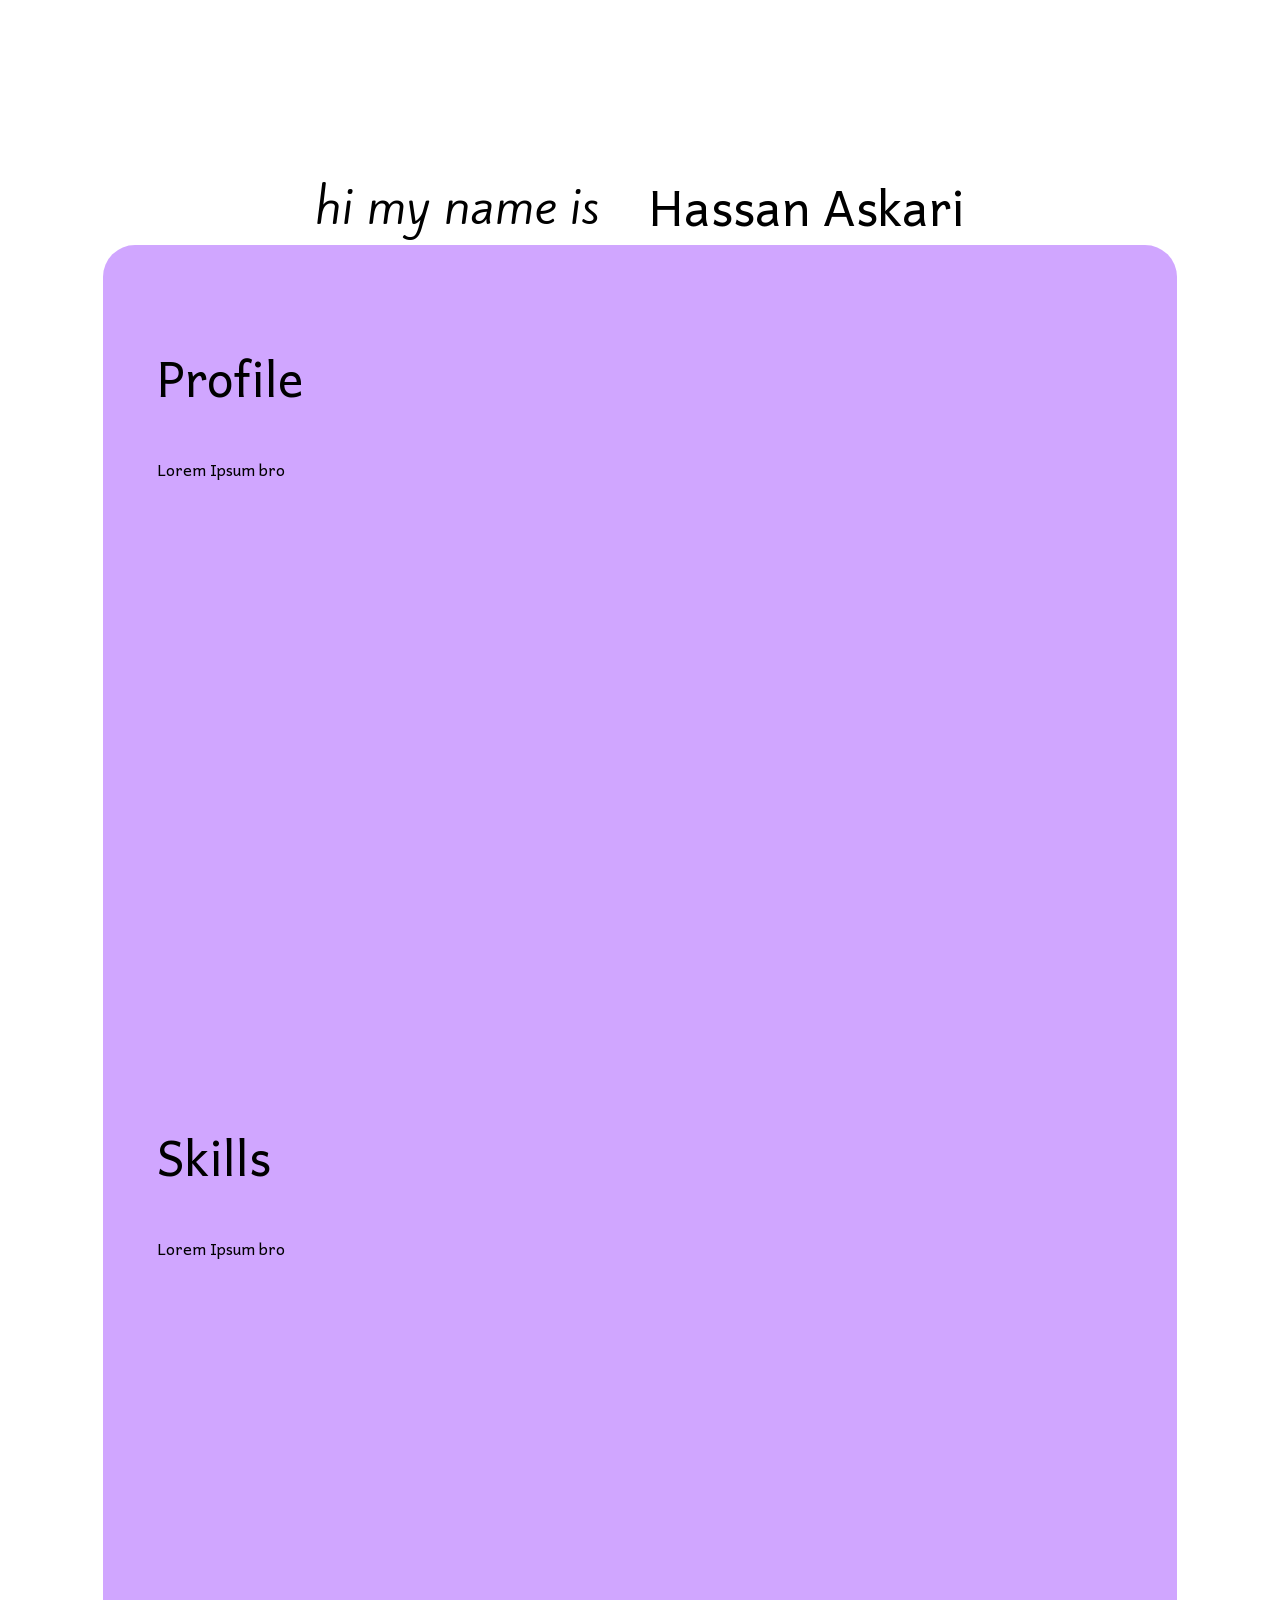
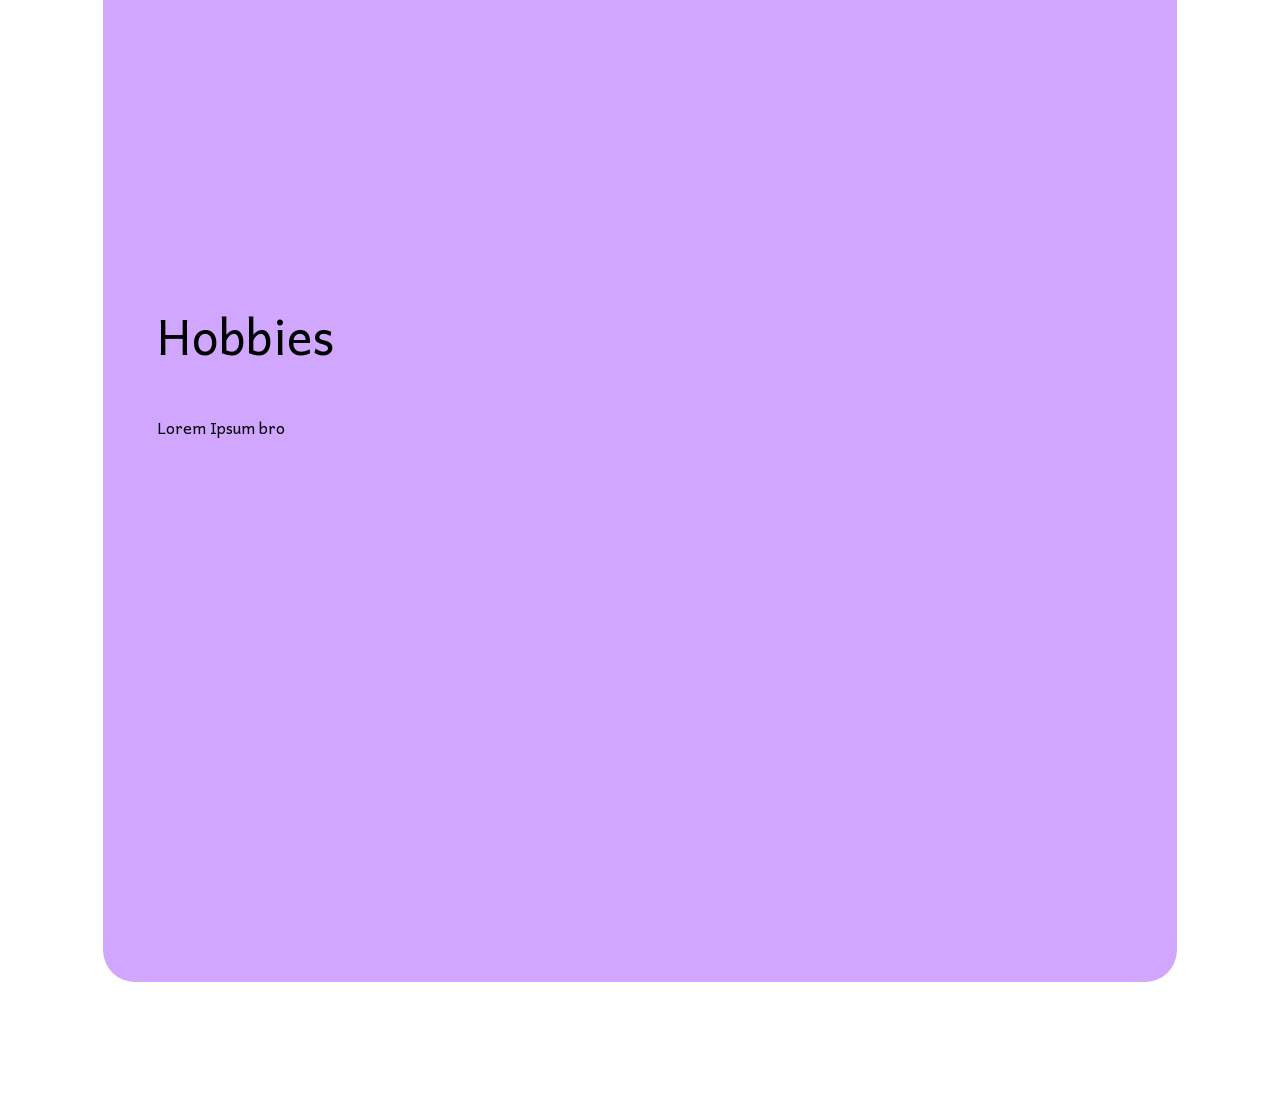
==== portfolio/portfolio.html @ 97a38f0e "added portfolio files" ====
<!DOCTYPE html>
<html>
    <head>
        <meta charset="UTF-8" />
        <meta name="viewport" content="width=device-width, initial-scale=1.0" />
        <link rel="preconnect" href="https://fonts.googleapis.com">
        <link rel="preconnect" href="https://fonts.gstatic.com" crossorigin>
        <link href="https://fonts.googleapis.com/css2?family=Kanchenjunga:wght@400;500;600;700&family=Kite+One&display=swap" rel="stylesheet">
        <title>My Portfolio</title>
        <link rel="stylesheet" href="style.css">
    </head>
    <body>
        <header></header>
        <div class="name-con">
            <h1 class="intro">hi my name is</h1>
            <h1 class="name">Hassan Askari</h1>
        </div>
        <div class="secondary-back">
            <section>
                <h1>Profile</h1>
                <p>Lorem Ipsum bro</p>
            </section>
            <section>
                <h1>Skills</h1>
                <p>Lorem Ipsum bro</p>
            </section>
            <section>
                <h1>Hobbies</h1>
                <p>Lorem Ipsum bro</p>
            </section>
        </div>
    </body>
    <footer></footer>
</html>
---- portfolio/style.css ----
body {
    height: 300vh;
    display: flex;
    flex-direction: column;
    align-items: center;
    justify-content: center;
}

header {
    padding-top: 10%;
}


.secondary-back {
    background-color: #D0A6FF;
    width: 85%;
    height: 100%;
    border-radius: 32px;
    min-height: 200px;
    display: flex;
    flex-direction: column;
}

.name-con {
    width: 85%;
    display: flex;
    gap: 50px;
    justify-content: center;
    align-items: center;
    font-size: 2.5rem;
}

.intro {
    margin-bottom: 0;
    font-family: "Kite One", sans-serif;
    font-weight: 400;
    font-style: normal;
}

.name {
    margin-bottom: 0;
    font-family: "Kanchenjunga", sans-serif;
    font-weight: 400;
    font-style: normal;
}

section {
    width: auto;
    height: 75vh;
    padding: 5%;
    max-height: 100%;
}

footer {
    padding-top: 10%;
}

h1 {
    font-family: "Kanchenjunga", sans-serif;
    font-weight: 400;
    font-style: normal;
    font-size: 3rem;
}

p {
    font-family: "Kanchenjunga", sans-serif;
    font-weight: 400;
    font-style: normal;
}
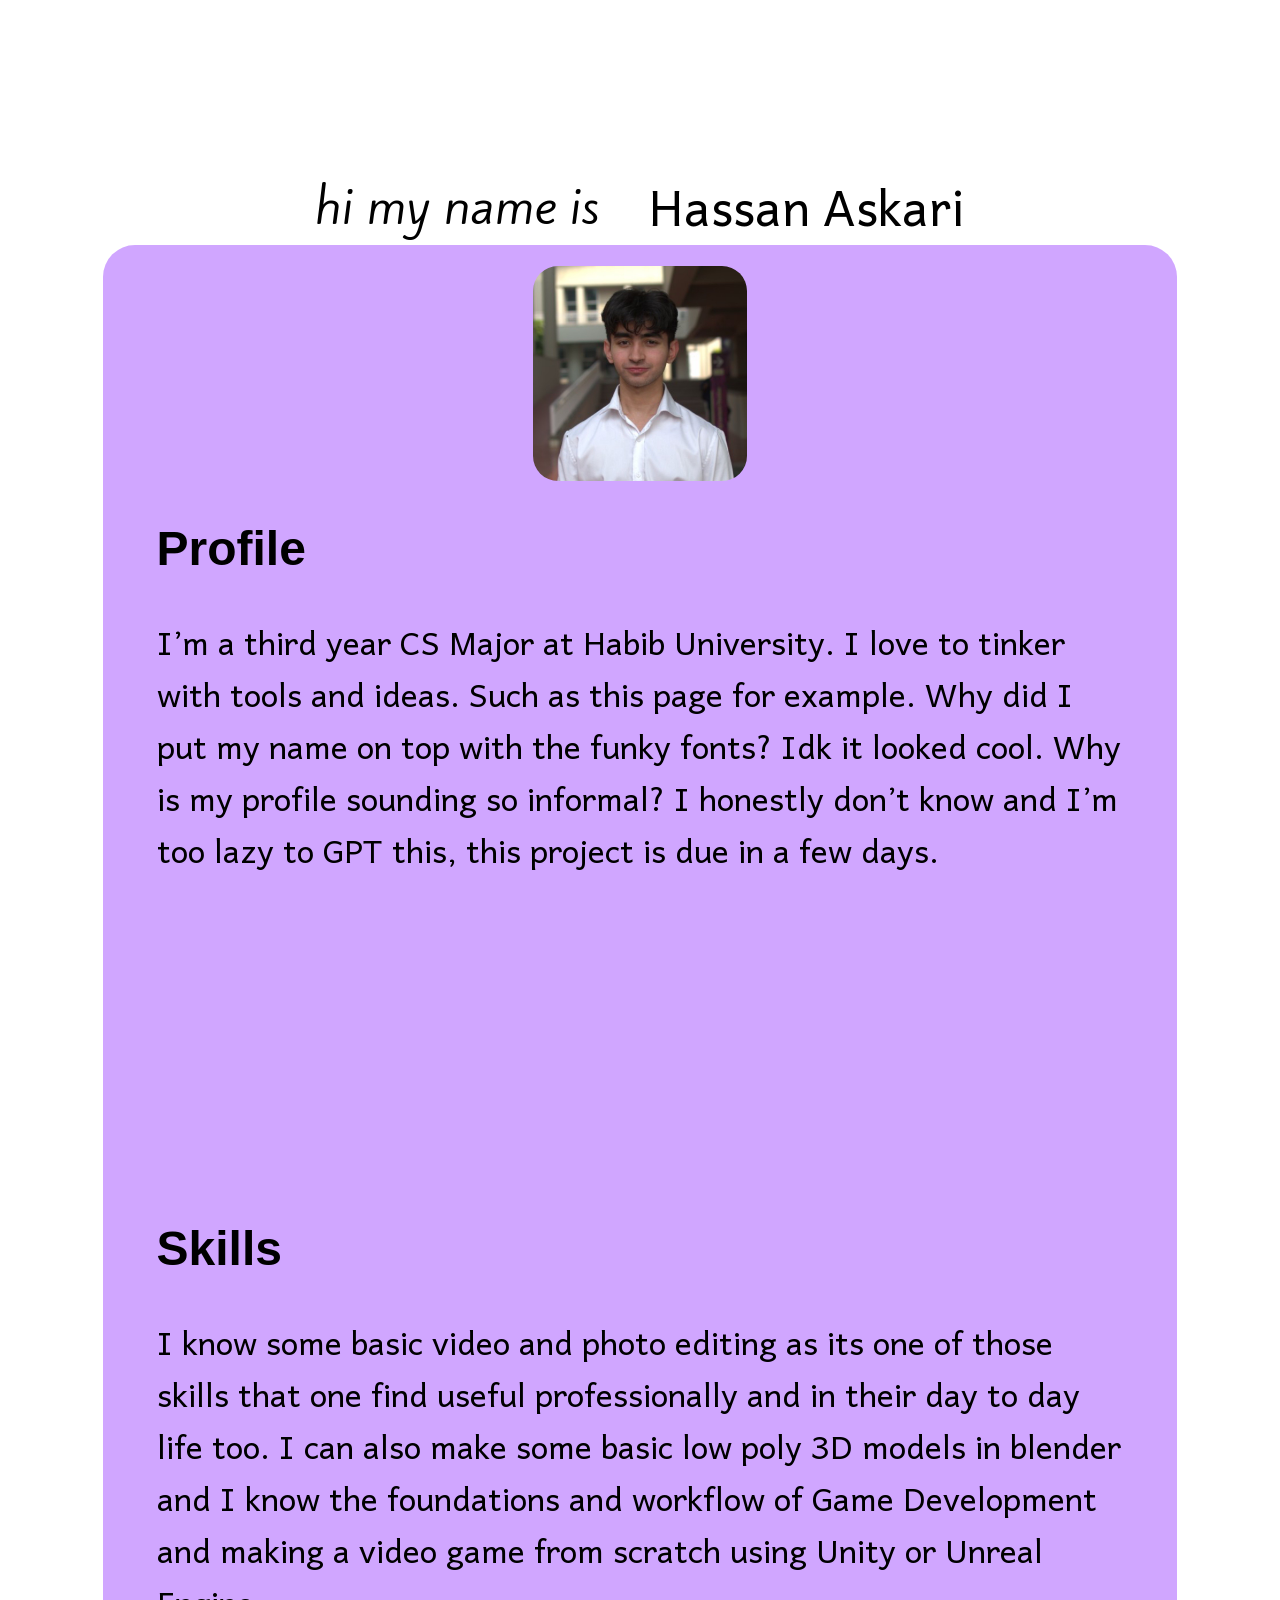
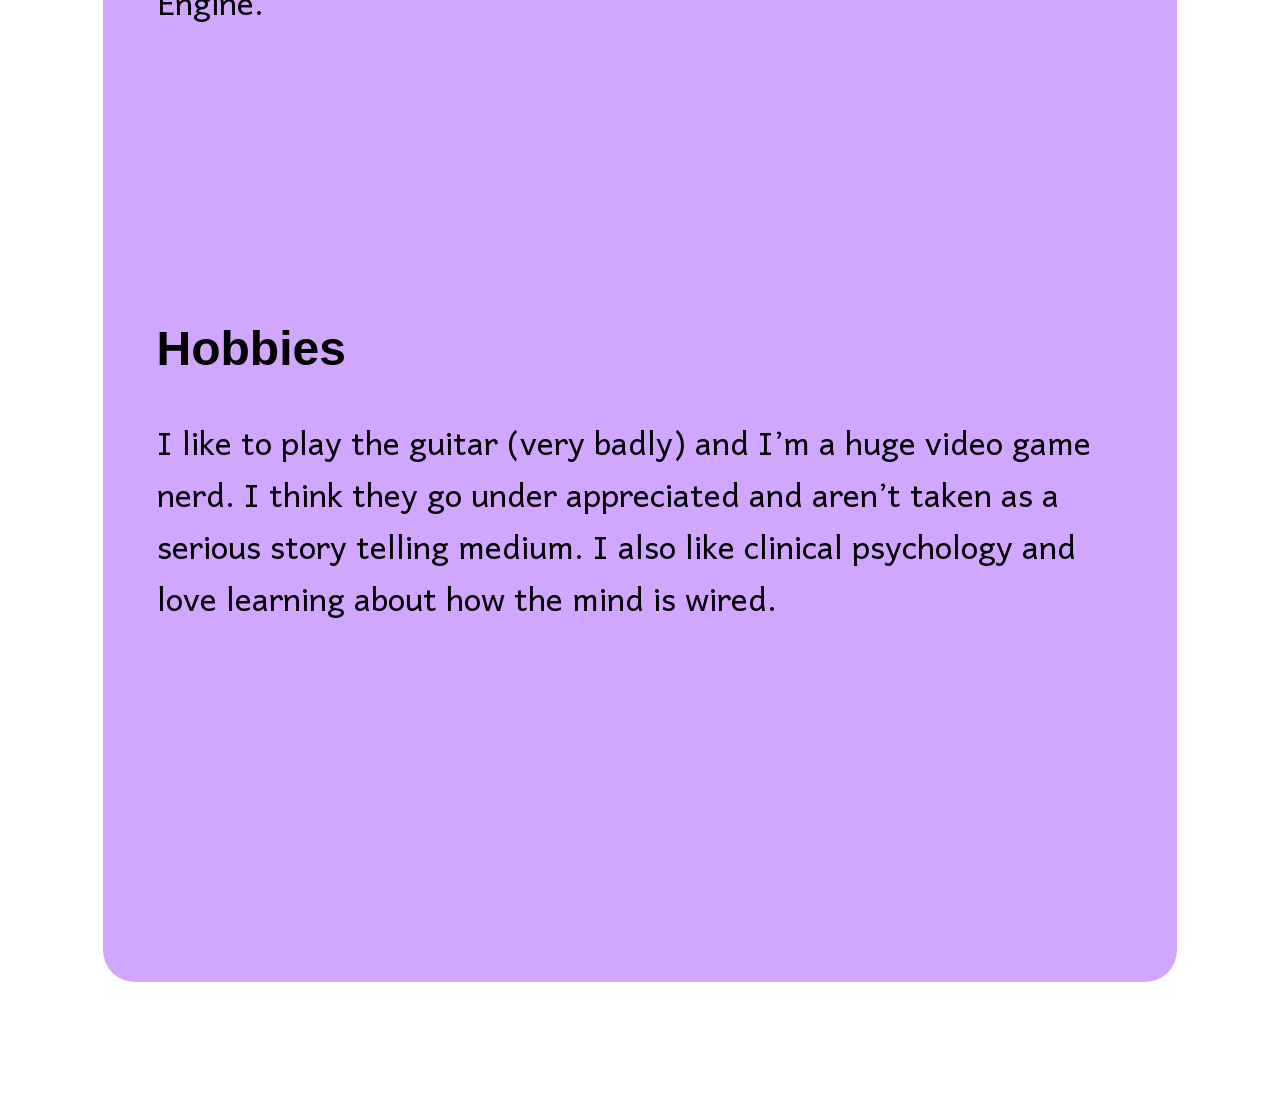
==== commit 66849973: "updated port files" ====
--- a/portfolio/portfolio.html
+++ b/portfolio/portfolio.html
@@ -16,17 +16,18 @@
             <h1 class="name">Hassan Askari</h1>
         </div>
         <div class="secondary-back">
+            <div class="img-con"><img src="picProp.jpg" alt="Hassan Askari" /></div>
             <section>
                 <h1>Profile</h1>
-                <p>Lorem Ipsum bro</p>
+                <p>I’m a third year CS Major at Habib University. I love to tinker with tools and ideas. Such as this page for example. Why did I put my name on top with the funky fonts? Idk it looked cool. Why is my profile sounding so informal? I honestly don’t know and I’m too lazy to GPT this, this project is due in a few days.</p>
             </section>
             <section>
                 <h1>Skills</h1>
-                <p>Lorem Ipsum bro</p>
+                <p>I know some basic video and photo editing as its one of those skills that one find useful professionally and in their day to day life too. I can also make some basic low poly 3D models in blender and I know the foundations and workflow of Game Development and making a video game from scratch using Unity or Unreal Engine.</p>
             </section>
             <section>
                 <h1>Hobbies</h1>
-                <p>Lorem Ipsum bro</p>
+                <p>I like to play the guitar (very badly) and I’m a huge video game nerd. I think they go under appreciated and aren’t taken as a serious story telling medium. I also like clinical psychology and love learning about how the mind is wired.</p>
             </section>
         </div>
     </body>
--- a/portfolio/style.css
+++ b/portfolio/style.css
@@ -49,6 +49,7 @@
     height: 75vh;
     padding: 5%;
     max-height: 100%;
+    padding-top: 0;
 }
 
 footer {
@@ -57,7 +58,7 @@
 
 h1 {
     font-family: "Kanchenjunga", sans-serif;
-    font-weight: 400;
+    font-weight: 600;
     font-style: normal;
     font-size: 3rem;
 }
@@ -66,4 +67,16 @@
     font-family: "Kanchenjunga", sans-serif;
     font-weight: 400;
     font-style: normal;
+    font-size: 2rem;
+}
+
+img {
+    width: 20%;
+    border-radius: 25px;
+}
+
+.img-con {
+    display: flex;
+    justify-content: center;
+    padding-top: 2%;
 }
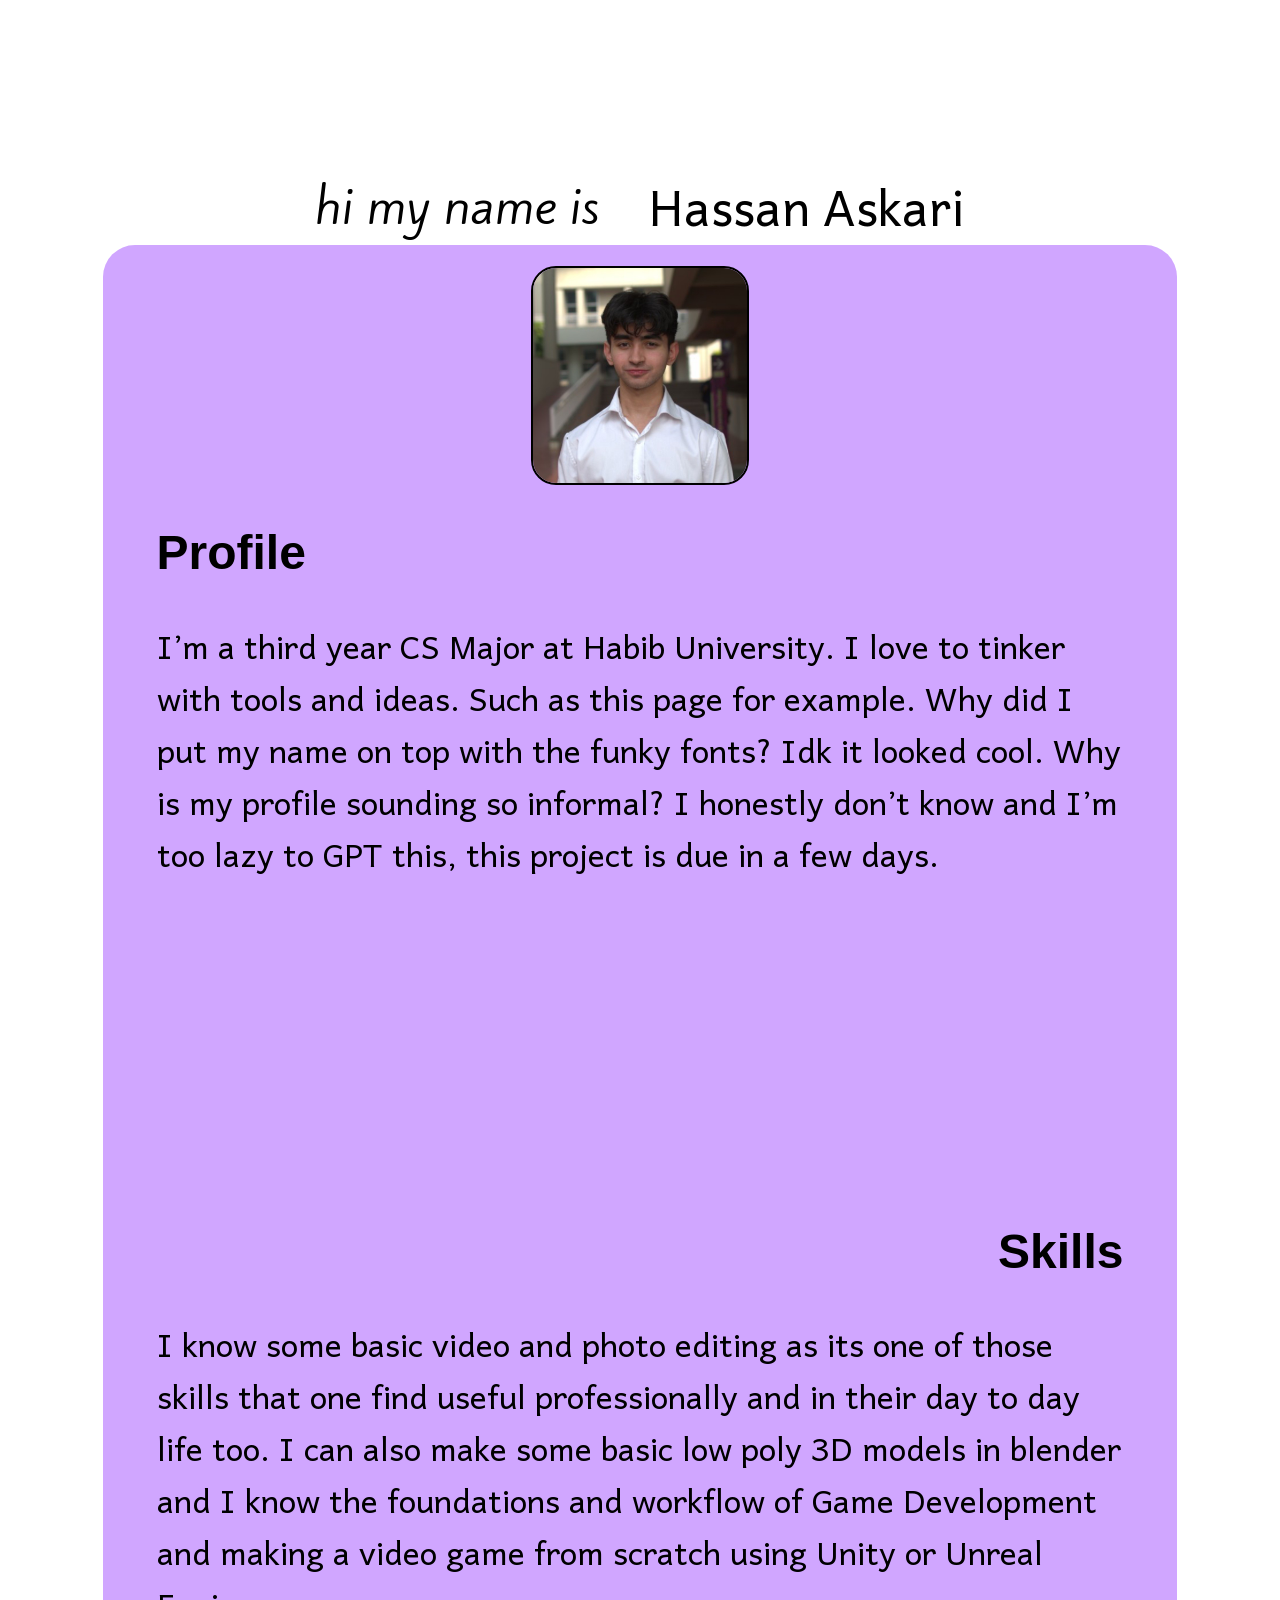
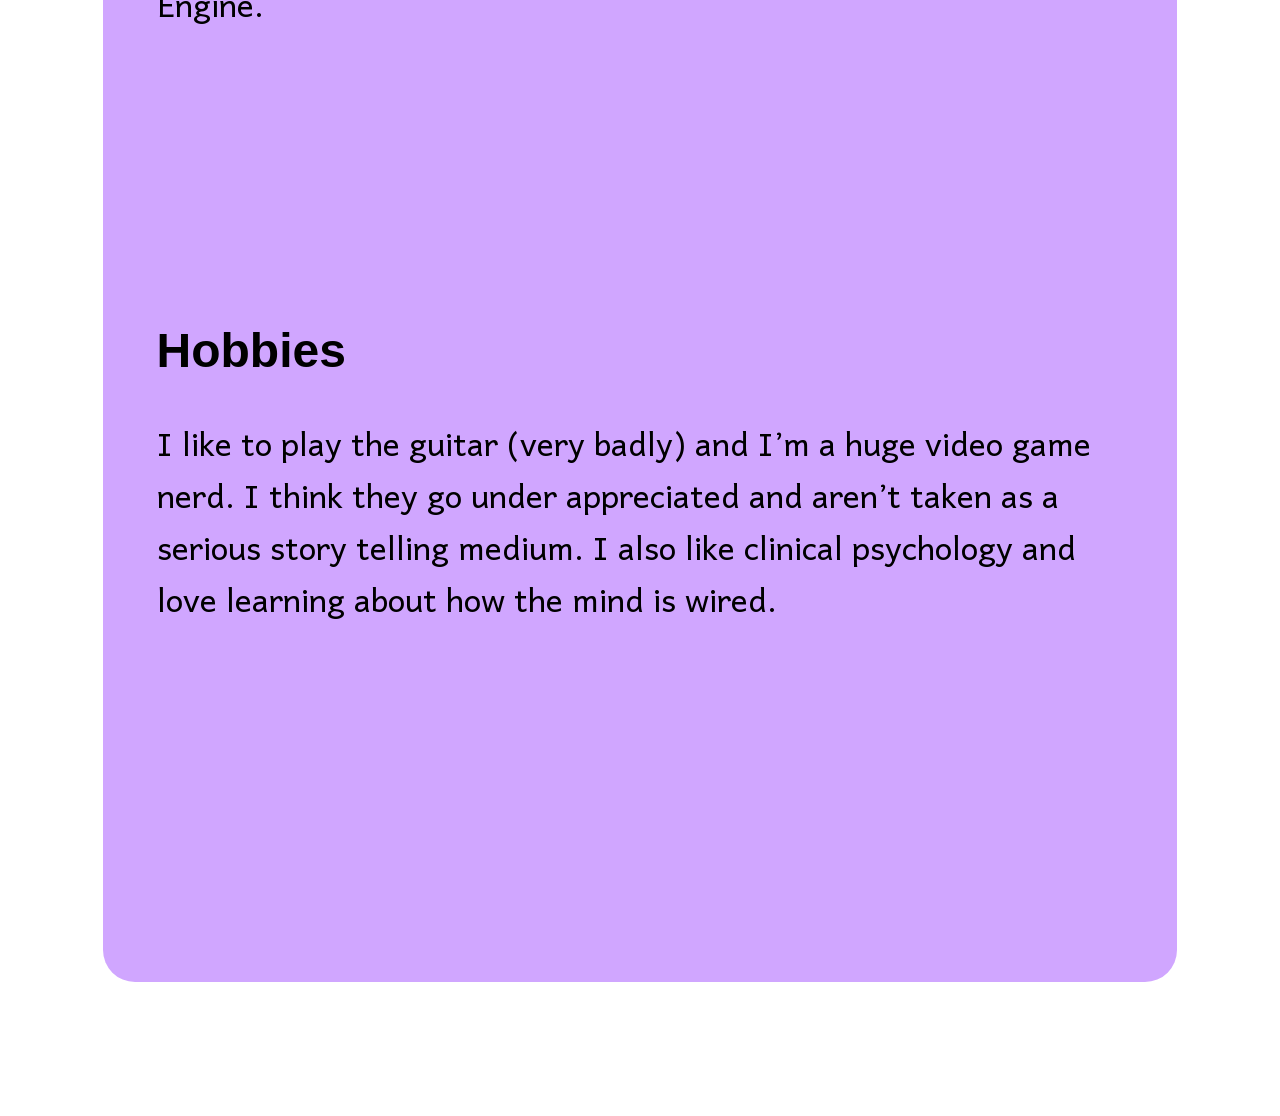
==== commit b1cbce7c: "updated port files" ====
--- a/portfolio/portfolio.html
+++ b/portfolio/portfolio.html
@@ -22,7 +22,7 @@
                 <p>I’m a third year CS Major at Habib University. I love to tinker with tools and ideas. Such as this page for example. Why did I put my name on top with the funky fonts? Idk it looked cool. Why is my profile sounding so informal? I honestly don’t know and I’m too lazy to GPT this, this project is due in a few days.</p>
             </section>
             <section>
-                <h1>Skills</h1>
+                <div class="skill-head"><h1>Skills</h1></div>
                 <p>I know some basic video and photo editing as its one of those skills that one find useful professionally and in their day to day life too. I can also make some basic low poly 3D models in blender and I know the foundations and workflow of Game Development and making a video game from scratch using Unity or Unreal Engine.</p>
             </section>
             <section>
--- a/portfolio/style.css
+++ b/portfolio/style.css
@@ -73,10 +73,15 @@
 img {
     width: 20%;
     border-radius: 25px;
+    border: 2px solid black;
 }
 
 .img-con {
     display: flex;
     justify-content: center;
     padding-top: 2%;
-}+
+}
+.skill-head {
+    text-align: right;
+}
